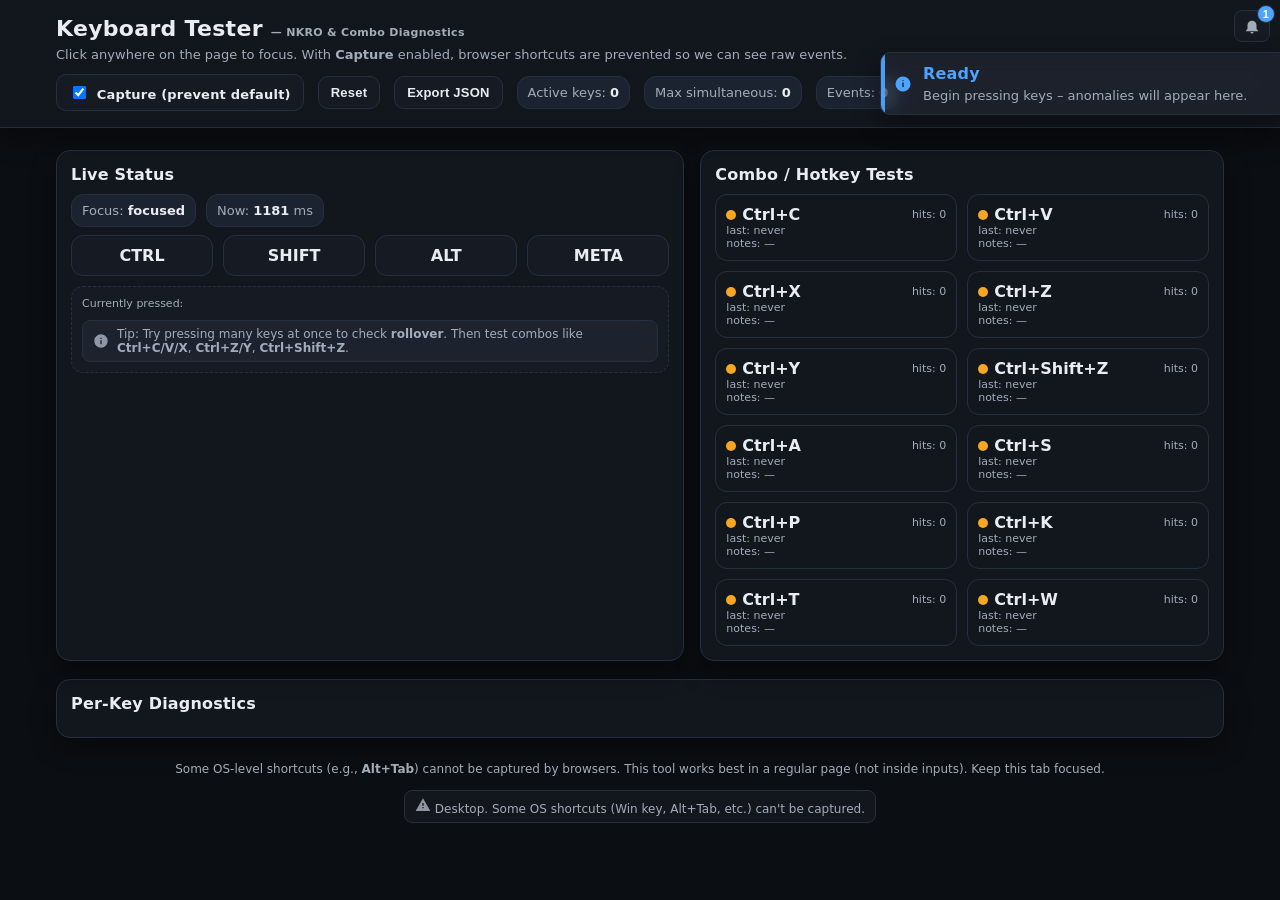
==== index.html @ 88fc1d76 "Initial commit" ====
<!doctype html>
<html lang="en">
  <head>
    <meta charset="utf-8" />
    <meta name="viewport" content="width=device-width, initial-scale=1" />
    <title>Keyboard Tester — NKRO & Combo Diagnostics</title>
  <script src="src/js/icons.js" defer></script>
  <script src="src/js/toasts.js" defer></script>
  <script src="src/js/keytest.js" defer></script>
    <link rel="stylesheet" href="src/css/style.css" />
  <meta name="description" content="Free one‑page keyboard tester for diagnosing stuck modifiers, chatter, NKRO and hotkey issues (Ctrl+C/V/X, Ctrl+Z/Y, etc.). Live per‑key metrics, combo checks, JSON export/import." />
  <meta name="keywords" content="keyboard tester, nkro, rollover, hotkeys, ctrl z not working, stuck ctrl, key chatter, mechanical keyboard test" />
  <meta name="author" content="Open source community" />
  <link rel="canonical" href="https://keytest.org" />
  <meta property="og:type" content="website" />
  <meta property="og:title" content="Keyboard Tester — NKRO & Combo Diagnostics" />
  <meta property="og:description" content="Diagnose keyboard issues: stuck modifiers, chatter, hotkeys. Desktop‑first, single file, JSON export/import." />
  <meta property="og:url" content="https://keytest.org" />
  <meta property="og:image" content="https://keytest.org/img/logo/keyboard-tester-social.png" />
  <meta name="twitter:card" content="summary_large_image" />
  <meta name="twitter:title" content="Keyboard Tester — NKRO & Combo Diagnostics" />
  <meta name="twitter:description" content="Diagnose keyboard issues: stuck modifiers, chatter, hotkeys. Desktop‑first, single file, JSON export/import." />
  <meta name="twitter:image" content="https://keytest.org/img/logo/keyboard-tester-social.png" />

  <!-- PWA / Icons (placeholders; serve locally for CSP-friendly deploy) -->
  <link rel="icon" href="favicon.ico" sizes="any">
  <link rel="icon" href="/img/icon/icon.svg" type="image/svg+xml">
  <link rel="apple-touch-icon" href="/img/icon/apple-touch-icon.png">
  <link rel="manifest" href="site.webmanifest">
  <meta name="theme-color" content="#0b0e12" />

  <!-- Structured Data for AI discovery -->
  <script type="application/ld+json">
  {
    "@context": "https://schema.org",
    "@type": "WebApplication",
    "name": "Keyboard Tester",
    "url": "https://keytest.org",
    "applicationCategory": "UtilitiesApplication",
    "description": "A desktop-first, single-page keyboard diagnostic for NKRO, hotkeys, chatter and stuck modifiers, with JSON export/import.",
    "operatingSystem": "Windows, macOS, Linux",
    "softwareVersion": "1.2.0",
    "featureList": [
      "Per-key metrics (downs/ups/repeat/dwell)",
      "Combo tests (Ctrl+C/V/X, Ctrl+Z/Y, Ctrl+Shift+Z)",
      "Anomaly detection (mismatch, bounce, missing events)",
      "JSON export/import & session report",
      "Desktop-first UI with toast notifications"
    ]
  }
  </script>
  </head>
  <body tabindex="0" id="appRoot" aria-label="Keyboard Tester">
    <!-- Utility bar: toast controls in top-right -->
    <div class="util-bar" role="region" aria-label="Notification controls">
      <div class="toast-controls">
        <button class="icon-btn" id="muteBtn" aria-pressed="false" aria-label="Open notification history" title="Open notification history">
          <span id="bellOn" data-icon="bell"></span>
          <span id="bellOff" data-icon="bellOff" style="display:none"></span>
          <span class="badge" id="toastActiveCount">0</span>
        </button>
      </div>
    </div>

    <!-- Edge flash when muted and toast arrives -->
    <div class="edge-flash" id="edgeFlash" aria-hidden="true"></div>

    <!-- Toast history panel -->
    <aside class="history" id="historyPanel" aria-labelledby="historyTitle" role="dialog" aria-modal="false">
      <header>
        <h3 id="historyTitle">Notification History</h3>
        <div class="actions">
          <label class="mute-toggle">
            <input type="checkbox" id="muteToggle">
            <span>Mute notifications</span>
          </label>
          <button class="small" id="clearHistory">Clear all</button>
          <button class="small" id="closeHistory">Close</button>
        </div>
      </header>
      <div class="list" id="historyList"></div>
    </aside>

    <!-- Toast stack container -->
    <div class="toast-area" id="toastArea" aria-live="polite" aria-atomic="false"></div>
    <header>
      <div class="wrap">
        <h1>Keyboard Tester <span class="tiny">— NKRO & Combo
            Diagnostics</span></h1>
        <div class="subtitle">Click anywhere on the page to focus. With
          <b>Capture</b> enabled, browser shortcuts are prevented so we can see
          raw events.</div>
        <div class="controls">
          <label class="switch"><input type="checkbox" id="captureToggle"
              checked /> Capture (prevent default)</label>
          <button id="resetBtn" title="Clear all stats">Reset</button>
          <button id="exportBtn"
            title="Download a JSON report of this session">Export JSON</button>
          <span class="stat">Active keys: <b><span
                id="activeCount">0</span></b></span>
          <span class="stat">Max simultaneous: <b><span
                id="maxSimul">0</span></b></span>
          <span class="stat">Events: <b><span
                id="eventCount">0</span></b></span>
        </div>
      </div>
    </header>
    <main>
      <div class="wrap">
        <section class="status-grid">
          <div class="card">
            <h2>Live Status</h2>
            <div class="row" style="margin-bottom:8px">
              <div class="stat">Focus: <b id="focusState">unfocused</b></div>
              <div class="stat">Now: <b id="nowTs">0</b> ms</div>
            </div>
            <div class="mods" aria-label="Modifier keys">
              <div class="mod" id="mCtrl">CTRL</div>
              <div class="mod" id="mShift">SHIFT</div>
              <div class="mod" id="mAlt">ALT</div>
              <div class="mod" id="mMeta">META</div>
            </div>
            <div style="height:10px"></div>
            <div class="kbd-help">
              <div class="row" style="justify-content: space-between">
                <div>
                  <div class="tiny">Currently pressed:</div>
                  <div class="pressed-keys" id="pressedKeys"></div>
                </div>
                <div class="desktop-notice">
                  <span data-icon="info" class="icon"></span>
                  <span>Tip: Try pressing many keys at once to check <b>rollover</b>. Then test combos like <b>Ctrl+C/V/X</b>, <b>Ctrl+Z/Y</b>, <b>Ctrl+Shift+Z</b>.</span>
                </div>
              </div>
            </div>
          </div>
          <div class="card">
            <h2>Combo / Hotkey Tests</h2>
            <div class="combo-list" id="comboList"></div>
          </div>
        </section>
        <section style="margin-top:18px" class="card">
          <h2>Per-Key Diagnostics</h2>
          <div class="grid-keys" id="keyGrid" aria-live="polite"></div>
        </section>
        <p class="footer-note">Some OS-level shortcuts (e.g., <b>Alt+Tab</b>)
          cannot be captured by browsers. This tool works best in a regular page
          (not inside inputs). Keep this tab focused.</p>
        <div class="desktop-notice center" id="desktopNotice">
        <span data-icon="warning" class="icon"></span>
        <span>Desktop. Some OS shortcuts (Win key, Alt+Tab, etc.) can't be captured.</span>
      </div>
      </div>
    </main>
  </body>
</html>
---- src/css/style.css ----
:root {
    --bg: #0b0e12;
    --panel: #12161d;
    --panel-2: #161b23;
    --text: #e9edf1;
    --muted: #a3adba;
    --ok: #27c07d;
    --warn: #f5a623;
    --bad: #ff4d4f;
    --accent: #4da3ff;
    --border: #243041;
    --chip: #1b2330;
    --shadow: 0 10px 24px rgba(0, 0, 0, .35);
}

* {
    box-sizing: border-box;
}

html,
body {
    height: 100%;
}

body {
    margin: 0;
    font-family: system-ui, -apple-system, Segoe UI, Roboto, Ubuntu, Cantarell, Noto Sans, sans-serif;
    background: var(--bg);
    color: var(--text);
    -webkit-font-smoothing: antialiased;
    -moz-osx-font-smoothing: grayscale;
}

header {
    position: sticky;
    top: 0;
    z-index: 10;
    background: linear-gradient(180deg, rgba(18, 22, 29, .98), rgba(18, 22, 29, .96));
    border-bottom: 1px solid var(--border);
    box-shadow: var(--shadow);
}

.wrap {
    max-width: 1200px;
    margin: 0 auto;
    padding: 16px;
}

h1 {
    font-size: 22px;
    margin: 0 0 6px;
    letter-spacing: .3px;
}

.subtitle {
    color: var(--muted);
    font-size: 13px;
    margin-bottom: 12px;
}

.controls {
    display: flex;
    flex-wrap: wrap;
    gap: 8px;
    align-items: center;
}

.controls>* {
    margin-right: 6px;
}

button,
.switch {
    background: var(--panel-2);
    color: var(--text);
    border: 1px solid var(--border);
    border-radius: 10px;
    padding: 8px 12px;
    font-weight: 600;
    font-size: 13px;
    letter-spacing: .2px;
    cursor: pointer;
}

button:hover,
.switch:hover {
    filter: brightness(1.08);
}

button:active {
    transform: translateY(1px);
}

.switch input {
    margin-right: 6px;
}

main .wrap {
    padding-top: 22px;
}

.status-grid {
    display: grid;
    grid-template-columns: 1.2fr 1fr;
    gap: 16px;
    align-items: stretch;
}

@media (max-width: 900px) {
    .status-grid {
        grid-template-columns: 1fr;
    }
}

.card {
    background: var(--panel);
    border: 1px solid var(--border);
    border-radius: 14px;
    padding: 14px;
    box-shadow: var(--shadow);
}

.card h2 {
    margin: 0 0 10px;
    font-size: 16px;
    letter-spacing: .2px;
}

.row {
    display: flex;
    gap: 10px;
    align-items: center;
    flex-wrap: wrap;
}

.stat {
    background: var(--chip);
    padding: 8px 10px;
    border: 1px solid var(--border);
    border-radius: 12px;
    font-size: 13px;
    color: var(--muted);
}

.stat b {
    color: var(--text);
    font-weight: 700;
}

.mods {
    display: grid;
    grid-template-columns: repeat(4, minmax(0, 1fr));
    gap: 10px;
}

.mod {
    text-align: center;
    padding: 10px;
    border: 1px solid var(--border);
    border-radius: 12px;
    background: var(--panel-2);
    font-weight: 700;
}

.mod.active {
    outline: 2px solid var(--accent);
    background: #0d223d;
}

.pressed-keys {
    display: flex;
    gap: 6px;
    flex-wrap: wrap;
}

.keychip {
    background: var(--chip);
    border: 1px solid var(--border);
    border-radius: 10px;
    padding: 6px 8px;
    font-weight: 700;
    font-size: 12px;
    color: var(--text);
}

.grid-keys {
    display: grid;
    grid-template-columns: repeat(auto-fill, minmax(210px, 1fr));
    gap: 10px;
}

.tile {
    background: var(--panel);
    border: 1px solid var(--border);
    border-radius: 14px;
    padding: 12px;
    transition: transform .08s ease-out, box-shadow .08s ease-out, border-color .12s;
}

.tile:hover {
    transform: translateY(-1px);
}

.tile .head {
    display: flex;
    justify-content: space-between;
    align-items: start;
}

.kbd {
    font-family: ui-monospace, SFMono-Regular, Menlo, Consolas, "Liberation Mono", monospace;
    font-size: 12px;
    font-weight: 800;
    letter-spacing: .3px;
    background: #0f1722;
    border: 1px solid var(--border);
    border-radius: 8px;
    padding: 4px 6px;
}

.label {
    color: var(--muted);
    font-size: 11px;
}

.counts {
    display: grid;
    grid-template-columns: repeat(3, 1fr);
    gap: 8px;
    margin-top: 10px;
}

.chip {
    background: var(--chip);
    border: 1px solid var(--border);
    border-radius: 10px;
    padding: 6px 8px;
    font-size: 12px;
}

.anoms {
    margin-top: 8px;
    font-size: 12px;
}

.flag-ok {
    color: var(--ok);
}

.flag-warn {
    color: var(--warn);
}

.flag-bad {
    color: var(--bad);
}

.tile.down {
    border-color: var(--accent);
    box-shadow: 0 0 0 2px rgba(77, 163, 255, .25) inset;
}

.combo-list {
    display: grid;
    grid-template-columns: repeat(auto-fill, minmax(220px, 1fr));
    gap: 10px;
}

.combo {
    background: var(--panel);
    border: 1px solid var(--border);
    border-radius: 12px;
    padding: 10px;
}

.combo .row {
    justify-content: space-between;
}

.dot {
    width: 10px;
    height: 10px;
    border-radius: 50%;
    background: var(--warn);
    display: inline-block;
    margin-right: 6px;
}

.dot.ok {
    background: var(--ok);
}

.dot.bad {
    background: var(--bad);
}

.tiny {
    color: var(--muted);
    font-size: 11px;
}

.footer-note {
    color: var(--muted);
    font-size: 12px;
    text-align: center;
    margin: 24px 0 14px;
}

.kbd-help {
    background: var(--panel-2);
    border: 1px dashed var(--border);
    border-radius: 12px;
    padding: 10px;
}

/* === Toast / Notification System (glassmorphism) === */
:root {
    --toast-gap: 10px;
    --toast-life: 5200ms;
    --toast-collapsed-life: 2600ms;
    --toast-stagger: 240ms;
    --toast-max: 5;
    --toast-w: 400px;
    --c-info: #4da3ff;
    --c-success: #27c07d;
    --c-warning: #f5a623;
    --c-danger: #ff4d4f;
}

.util-bar {
    position: fixed;
    top: 10px; right: 10px;
    display: flex;
    align-items: center;
    justify-content: flex-end;
    gap: 10px;
    z-index: 1000;
    pointer-events: none;
}
.util-bar .notice {
    pointer-events: auto;
    display: inline-flex;
    align-items: center;
    gap: 8px;
    padding: 6px 10px;
    background: rgba(255,255,255,0.04);
    border: 1px solid var(--border);
    border-radius: 8px;
    font-size: 12px;
    color: var(--muted);
    backdrop-filter: blur(8px) saturate(140%);
}
.util-bar .notice svg { width:16px; height:16px; fill: currentColor; opacity:.85 }

.toast-controls { pointer-events: auto; display:flex; gap:8px; }
.util-bar .spacer { flex: 1 1 auto; }
.msg-box.info::before {
    content: "";
    position: absolute;
    left: 0; top: 0; bottom: 0;
    width: 4px; border-radius: 6px 0 0 6px;
    background: currentColor; opacity:.9;
}
.msg-box { position: relative; }
.msg-box.tip::before { display:none; }
.msg-box.tip svg { display:none; }
.msg-box.tip { color: var(--text); background: rgba(255,255,255,0.05); }
.msg-box.tip .msg .d { color: var(--muted); }

/* Attach tip to bottom of Live Status card */
.live-card { position: relative; padding-bottom: 56px; }
.live-card .status-tip {
    position: absolute;
    left: 12px; right: 12px; bottom: 12px;
}
.icon-btn {
    position: relative;
    display: inline-flex;
    align-items: center;
    justify-content: center;
    width: 36px; height: 32px;
    border-radius: 8px;
    background: var(--panel-2);
    border: 1px solid var(--border);
    color: var(--muted);
    cursor: pointer;
    transition: transform .12s ease, background .12s ease, border-color .12s ease;
}
.icon-btn:hover { transform: translateY(-1px); filter: brightness(1.15); }
.icon-btn svg { 
    width: 18px; 
    height: 18px; 
    display: block; 
    fill: currentColor;
    flex-shrink: 0;
}
.icon-btn.small { width:32px; height:28px; }
.icon-btn.small svg { width: 16px; height: 16px; }

.badge {
    position: absolute; top: -6px; right: -6px;
    min-width: 18px; height: 18px; padding:0 5px;
    display: inline-grid; place-items:center;
    font-size: 11px; font-weight: 700;
    background: var(--accent); color: #fff;
    border-radius: 999px;
    border: 1px solid var(--border);
}

.edge-flash {
    position: fixed; top: 12px; right: 0;
    width: 5px; height: 22px;
    border-radius: 3px 0 0 3px;
    opacity: 0; pointer-events: none;
    z-index: 1200;
    background: var(--accent);
}
.edge-flash.show { animation: edgeFlash 1400ms ease forwards; }
@keyframes edgeFlash { 0%{opacity:0}10%{opacity:.95}85%{opacity:.7}100%{opacity:0} }

.toast-area {
    position: fixed;
    top: 52px; right: 0;
    display: flex; flex-direction: column; gap: var(--toast-gap);
    z-index: 1100;
    pointer-events: none;
}

.toast {
    pointer-events: auto;
    width: min(var(--toast-w), calc(100vw - 20px));
    display: grid; grid-template-columns: auto 1fr; align-items: center; column-gap: 10px;
    padding: 10px 12px;
    color: var(--text);
    border-radius: 10px 0 0 10px;
    border: 1px solid var(--border);
    border-right: 0;
    background: rgba(255,255,255,0.05);
    backdrop-filter: blur(10px) saturate(150%);
    -webkit-backdrop-filter: blur(10px) saturate(150%);
    box-shadow: var(--shadow);
    position: relative;
    overflow: clip;
    transform: translateX(100%);
    opacity: 0;
    animation: toastIn var(--toast-life) cubic-bezier(.22,.9,.26,1) forwards;
}
.toast[data-order] { animation-delay: calc(var(--toast-stagger) * attr(data-order number, 0)); }
.toast::before { content:""; position:absolute; top:0; left:0; bottom:0; width:4px; background: currentColor; opacity:.95; }
.toast .ico { width:20px; height:20px; display:grid; place-items:center; }
.toast .ico svg { width:18px; height:18px; fill: currentColor; }
.toast .body { display:grid; grid-template-rows:auto auto auto; line-height:1.35; }
.toast .t { font-weight:700; letter-spacing:.2px; margin-bottom:2px; }
.toast .d { font-size:13px; color: var(--muted); display:-webkit-box; -webkit-box-orient:vertical; -webkit-line-clamp:2; line-clamp: 2; overflow:hidden; text-overflow:ellipsis; }

.toast.collapsed { width:0; min-width:0; padding:0; border:0; box-shadow:none; animation:none; }
.toast.collapsed::before { width:6px; border-radius:4px 0 0 4px; }
.toast.collapsed .ico, .toast.collapsed .body, .toast.collapsed .ctrls { display:none; }

@keyframes toastIn { 0%{transform:translateX(100%);opacity:0}10%{transform:translateX(0);opacity:1}100%{transform:translateX(0);opacity:1} }
@keyframes toastOut { 0%{transform:translateX(0);opacity:1}100%{transform:translateX(100%);opacity:0} }

.toast.info { color: var(--c-info); }
.toast.success { color: var(--c-success); }
.toast.warning { color: var(--c-warning); }
.toast.danger { color: var(--c-danger); }

.history { position: fixed; top: 52px; right: 10px; width: min(480px, calc(100vw - 20px)); max-height: calc(100vh - 70px); background: rgba(255,255,255,0.05); border:1px solid var(--border); border-radius:10px; backdrop-filter: blur(10px) saturate(150%); -webkit-backdrop-filter: blur(10px) saturate(150%); box-shadow: var(--shadow); overflow:hidden; display:none; z-index:1090; }
.history.open { display:block; }
.history header { display:flex; align-items:center; justify-content:space-between; gap:10px; padding:10px 12px; border-bottom:1px solid var(--border); }
.history header h3 { margin:0; font-size:14px; }
.history header .actions { display:flex; gap:8px; align-items:center; }
.history .actions .small.icon-btn { background: var(--panel-2); }

.history .list { max-height: calc(100vh - 70px - 42px); overflow:auto; }
.history .item { display:grid; grid-template-columns:6px 1fr auto; align-items:center; gap:12px; padding:10px 12px; border-bottom:1px solid var(--border); }
.history .item:last-child { border-bottom: none; }
.history .item .bar { width:6px; height:100%; border-radius:4px; background: var(--c-info); }
.history .item .meta { display:grid; grid-template-rows:auto auto; gap:2px; }
.history .item .meta .title { font-weight:700; color: var(--text); font-size: 13px; }
.history .item .meta .msg { color: var(--muted); font-size:12px; line-height: 1.3; }
.history .time { font-size:12px; color: var(--muted); white-space: nowrap; }

.history .empty-state {
  display: flex;
  flex-direction: column;
  align-items: center;
  justify-content: center;
  padding: 40px 20px;
  color: var(--muted);
  font-size: 14px;
  text-align: center;
}

/* ...existing code... */

@media (prefers-reduced-motion: reduce) {
    .toast { animation: none !important; transform:none !important; opacity:1 !important; }
    .edge-flash { animation:none !important; opacity:0 !important; }
}

/* Glossy inline/in-page message boxes and tips */
.msg-box {
    display: grid;
    grid-template-columns: auto 1fr;
    gap: 8px;
    align-items: start;
    padding: 8px 10px;
    background: rgba(255,255,255,0.05);
    border: 1px solid var(--border);
    border-radius: 8px;
    backdrop-filter: blur(8px) saturate(140%);
}
.msg-box svg { width:16px; height:16px; display:block; margin-top:2px; fill: currentColor; }
.msg-box .msg .t { font-weight: 700; margin-bottom: 2px; }
.msg-box .msg .d { color: var(--muted); font-size: 13px; }
.msg-box.center { justify-content: center; text-align: left; margin: 12px auto; }
.msg-box.info { color: var(--accent); }
.msg-box.tip { color: var(--c-info); }

.footer-notice { text-align:center; margin: 16px 0 10px; }
.footer-notice .copyright { color: var(--muted); font-size: 12px; margin-top: 10px; }

/* === Isolated Desktop Notice Component === */
.desktop-notice {
    display: inline-flex;
    align-items: center;
    gap: 8px;
    padding: 6px 10px;
    background: rgba(255,255,255,0.04);
    border: 1px solid var(--border);
    border-radius: 8px;
    font-size: 12px;
    color: var(--muted);
    backdrop-filter: blur(8px) saturate(140%);
    -webkit-backdrop-filter: blur(8px) saturate(140%);
    width: fit-content;
}

.desktop-notice svg { 
    width: 16px; 
    height: 16px; 
    fill: currentColor; 
    opacity: .85;
    flex-shrink: 0;
}

/* Icon sizing within data-icon containers */
[data-icon] {
    display: inline-flex;
    align-items: center;
    justify-content: center;
    width: 18px;
    height: 18px;
    flex-shrink: 0;
}

[data-icon] svg {
    width: 100%;
    height: 100%;
    display: block;
    fill: currentColor;
}

/* Icon button specific sizing */
.icon-btn [data-icon] {
    width: 18px;
    height: 18px;
}

.icon-btn.small [data-icon] {
    width: 16px;
    height: 16px;
}

/* Desktop notice icon sizing */
.desktop-notice [data-icon] {
    width: 16px;
    height: 16px;
}

/* Toast icon sizing */
.toast .ico [data-icon] {
    width: 18px;
    height: 18px;
}

/* Message box icon sizing */
.msg-box [data-icon] {
    width: 16px;
    height: 16px;
    margin-top: 2px;
}

/* History item icon sizing */
.history .item .bar [data-icon] {
    width: 16px;
    height: 16px;
}

/* Combined Center (both horizontal and vertical) */
.center { 
    display: block; 
    margin-left: auto !important; 
    margin-right: auto !important;
}

/* Flexbox Alignment - Justify Content (horizontal) */
.justify-start { display: flex; justify-content: flex-start !important; }
.justify-center { display: flex; justify-content: center !important; }
.justify-end { display: flex; justify-content: flex-end !important; }
.justify-between { display: flex; justify-content: space-between !important; }
.justify-around { display: flex; justify-content: space-around !important; }
.justify-evenly { display: flex; justify-content: space-evenly !important; }

/* Flexbox Alignment - Align Items (vertical) */
.items-start { display: flex; align-items: flex-start !important; }
.items-center { display: flex; align-items: center !important; }
.items-end { display: flex; align-items: flex-end !important; }
.items-stretch { display: flex; align-items: stretch !important; }
.items-baseline { display: flex; align-items: baseline !important; }

/* Flexbox Direction */
.flex-row { display: flex; flex-direction: row !important; }
.flex-col { display: flex; flex-direction: column !important; }
.flex-row-reverse { display: flex; flex-direction: row-reverse !important; }
.flex-col-reverse { display: flex; flex-direction: column-reverse !important; }

/* Position */
.relative { position: relative !important; }
.absolute { position: absolute !important; }
.fixed { position: fixed !important; }
.sticky { position: sticky !important; }
.static { position: static !important; }

/* Absolute positioning shortcuts */
.top-0 { top: 0 !important; }
.right-0 { right: 0 !important; }
.bottom-0 { bottom: 0 !important; }
.left-0 { left: 0 !important; }

.top-center { position: absolute; top: 0; left: 50%; transform: translateX(-50%) !important; }
.bottom-center { position: absolute; bottom: 0; left: 50%; transform: translateX(-50%) !important; }
.left-center { position: absolute; left: 0; top: 50%; transform: translateY(-50%) !important; }
.right-center { position: absolute; right: 0; top: 50%; transform: translateY(-50%) !important; }
.center-absolute { position: absolute; top: 50%; left: 50%; transform: translate(-50%, -50%) !important; }

/* Margin Auto (for block-level centering) */
.mx-auto { margin-left: auto; margin-right: auto !important; }
.my-auto { margin-top: auto; margin-bottom: auto !important; }
.m-auto { margin: auto !important; }

/* Width for centering */
.w-full { width: 100% !important; }
.w-auto { width: auto !important; }
.w-fit { width: fit-content !important; }

/* Display utilities */
.block { display: block !important; }
.inline { display: inline !important; }
.inline-block { display: inline-block !important; }
.flex { display: flex !important; }
.inline-flex { display: inline-flex !important; }
.grid { display: grid !important; }
.hidden { display: none !important; }

/* Float (legacy support) */
.float-left { float: left !important; }
.float-right { float: right !important; }
.float-none { float: none !important; }
.clearfix::after { content: ""; display: table; clear: both; }
/* Float (legacy support) */
.float-left { float: left !important; }
.float-right { float: right !important; }
.float-none { float: none !important; }
.clearfix::after { content: ""; display: table; clear: both; }
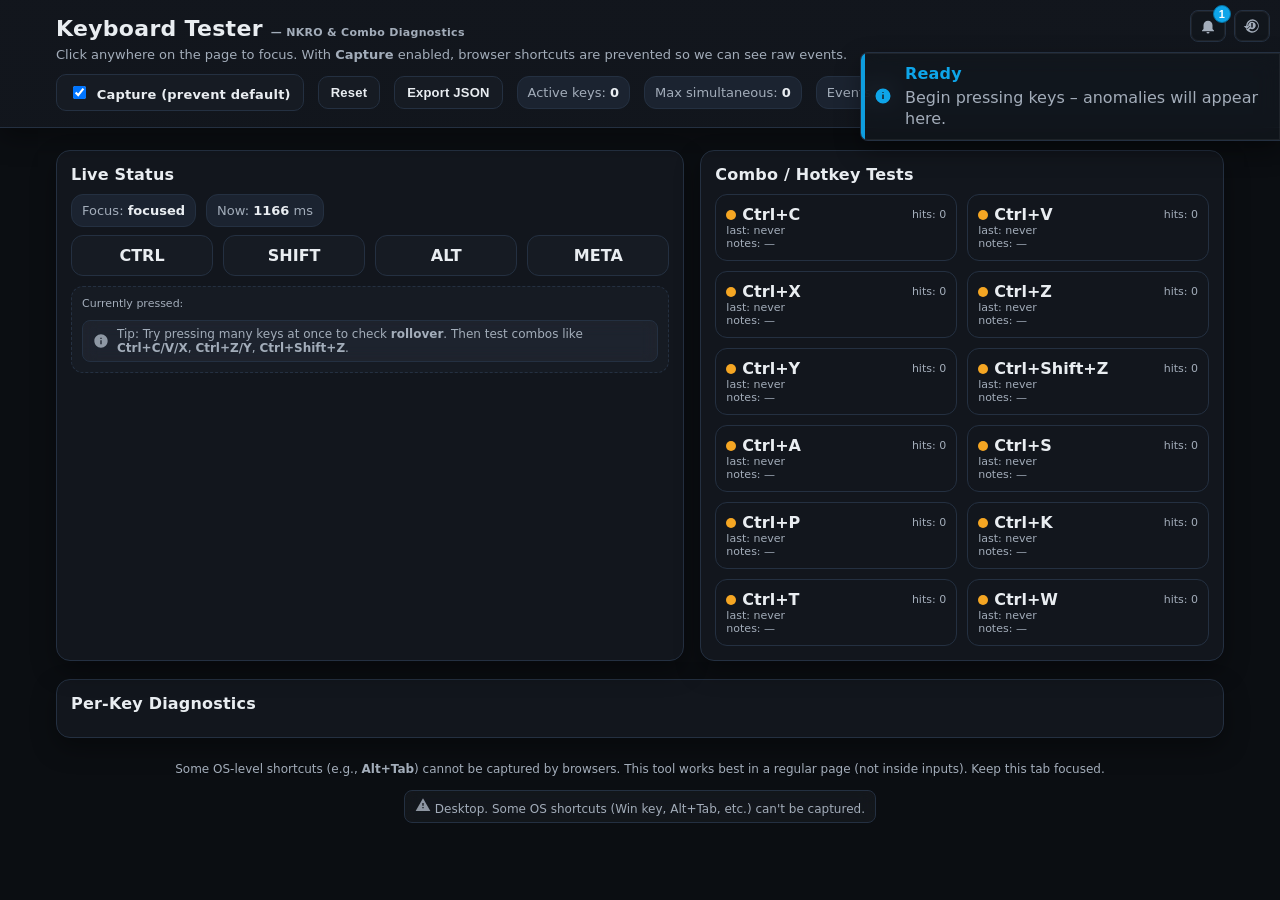
==== commit ac88401a: "feat(toasts): Overhaul toast notification system" ====
--- a/index.html
+++ b/index.html
@@ -54,10 +54,13 @@
     <!-- Utility bar: toast controls in top-right -->
     <div class="util-bar" role="region" aria-label="Notification controls">
       <div class="toast-controls">
-        <button class="icon-btn" id="muteBtn" aria-pressed="false" aria-label="Open notification history" title="Open notification history">
+        <button class="icon-btn" id="muteBtn" aria-pressed="false" aria-label="Toggle toast mute" title="Mute / Unmute notifications">
           <span id="bellOn" data-icon="bell"></span>
           <span id="bellOff" data-icon="bellOff" style="display:none"></span>
-          <span class="badge" id="toastActiveCount">0</span>
+          <span class="badge" id="toastCount">0</span>
+        </button>
+        <button class="icon-btn" id="historyBtn" aria-label="Open notification history" title="Open notification history">
+          <span data-icon="history"></span>
         </button>
       </div>
     </div>
@@ -70,12 +73,7 @@
       <header>
         <h3 id="historyTitle">Notification History</h3>
         <div class="actions">
-          <label class="mute-toggle">
-            <input type="checkbox" id="muteToggle">
-            <span>Mute notifications</span>
-          </label>
-          <button class="small" id="clearHistory">Clear all</button>
-          <button class="small" id="closeHistory">Close</button>
+          <button class="small" id="clearHistory">Clear</button>
         </div>
       </header>
       <div class="list" id="historyList"></div>
--- a/src/css/style.css
+++ b/src/css/style.css
@@ -313,190 +313,391 @@
     padding: 10px;
 }
 
-/* === Toast / Notification System (glassmorphism) === */
+/* === Toast / Notification System (from toasts.html) === */
 :root {
-    --toast-gap: 10px;
-    --toast-life: 5200ms;
-    --toast-collapsed-life: 2600ms;
-    --toast-stagger: 240ms;
-    --toast-max: 5;
-    --toast-w: 400px;
-    --c-info: #4da3ff;
-    --c-success: #27c07d;
-    --c-warning: #f5a623;
-    --c-danger: #ff4d4f;
+    --gap: 10px;
+    --pad-y: 10px;
+    --pad-x: 12px;
+    --ico: 18px;
+    --radius: 8px;
+    --minw: 320px;
+    --maxw: 420px;
+    --line: 1.35;
+    --rows: 2;
+    --life: 5200ms;
+    --collapsedLife: 2600ms;
+    --stagger: 260ms;
+    --maxSimul: 4;
+    --flashW: 5px;
+    --bgGlass: color-mix(in oklab, var(--panel) 82%, transparent);
+    --edge: color-mix(in oklab, #000 25%, var(--panel) 75%);
+    --ring: 0 0 0 1px rgba(255, 255, 255, .06) inset;
+    --c-info: #0ea5e9;
+    --c-success: #16a34a;
+    --c-warning: #f59e0b;
+    --c-danger: #ef4444;
 }
 
 .util-bar {
     position: fixed;
-    top: 10px; right: 10px;
+    top: 10px;
+    right: 10px;
+    left: auto;
     display: flex;
     align-items: center;
+    gap: 10px;
     justify-content: flex-end;
-    gap: 10px;
+    pointer-events: none;
     z-index: 1000;
-    pointer-events: none;
-}
-.util-bar .notice {
+}
+
+.toast-controls {
     pointer-events: auto;
-    display: inline-flex;
+    display: flex;
     align-items: center;
     gap: 8px;
-    padding: 6px 10px;
-    background: rgba(255,255,255,0.04);
-    border: 1px solid var(--border);
+}
+
+.icon-btn {
+    position: relative;
+    display: inline-grid;
+    place-items: center;
+    width: 36px;
+    height: 32px;
+    padding: 0;
+    line-height: 1;
     border-radius: 8px;
-    font-size: 12px;
-    color: var(--muted);
-    backdrop-filter: blur(8px) saturate(140%);
-}
-.util-bar .notice svg { width:16px; height:16px; fill: currentColor; opacity:.85 }
-
-.toast-controls { pointer-events: auto; display:flex; gap:8px; }
-.util-bar .spacer { flex: 1 1 auto; }
-.msg-box.info::before {
+    background: var(--bgGlass);
+    border: 1px solid var(--border);
+    box-shadow: var(--ring);
+    color: var(--muted);
+    cursor: pointer;
+    transition: transform .12s ease, background .12s ease, border-color .12s ease;
+}
+
+.icon-btn:hover {
+    transform: translateY(-1px);
+    border-color: color-mix(in oklab, var(--muted) 30%, var(--border));
+}
+
+.icon-btn svg {
+    width: 18px;
+    height: 18px;
+    fill: currentColor;
+}
+
+.badge {
+    position: absolute;
+    top: -6px;
+    right: -6px;
+    min-width: 18px;
+    height: 18px;
+    padding: 0 5px;
+    display: inline-grid;
+    place-items: center;
+    font-size: 11px;
+    font-weight: 700;
+    color: #fff;
+    background: #0ea5e9;
+    border-radius: 999px;
+    border: 1px solid color-mix(in oklab, #000 25%, #0ea5e9 75%);
+}
+
+.edge-flash {
+    position: fixed;
+    top: 12px;
+    right: 0;
+    width: var(--flashW);
+    height: 22px;
+    border-radius: 3px 0 0 3px;
+    opacity: 0;
+    pointer-events: none;
+    z-index: 1200;
+    background: var(--c-info);
+    filter: saturate(140%);
+    transform: translateX(100%);
+}
+
+.edge-flash.show {
+    animation: edgeFlash 1400ms ease forwards;
+}
+
+@keyframes edgeFlash {
+    0% {
+        opacity: 0;
+        transform: translateX(0);
+    }
+
+    10% {
+        opacity: .95;
+    }
+
+    85% {
+        opacity: .75;
+    }
+
+    100% {
+        opacity: 0;
+        transform: translateX(0);
+    }
+}
+
+.toast-area {
+    position: fixed;
+    top: 52px;
+    right: 0;
+    display: flex;
+    flex-direction: column;
+    gap: var(--gap);
+    z-index: 1100;
+    pointer-events: none;
+}
+
+.toast {
+    pointer-events: auto;
+    min-width: var(--minw);
+    max-width: var(--maxw);
+    display: grid;
+    grid-template-columns: auto 1fr;
+    align-items: center;
+    column-gap: 12px;
+    padding: var(--pad-y) var(--pad-x);
+    color: var(--text);
+    border-radius: var(--radius) 0 0 var(--radius);
+    border: 1px solid var(--border);
+    border-right: 0;
+    background: var(--bgGlass);
+    backdrop-filter: blur(10px) saturate(150%);
+    -webkit-backdrop-filter: blur(10px) saturate(150%);
+    box-shadow: var(--shadow), var(--ring);
+    position: relative;
+    overflow: clip;
+    cursor: pointer;
+    transform: translateX(100%);
+    opacity: 0;
+    animation: toastIn var(--life) cubic-bezier(.22, .9, .26, 1) forwards;
+}
+
+.toast[data-order] {
+    animation-delay: calc(var(--stagger) * attr(data-order number, 0));
+}
+
+.toast::before {
     content: "";
     position: absolute;
-    left: 0; top: 0; bottom: 0;
-    width: 4px; border-radius: 6px 0 0 6px;
-    background: currentColor; opacity:.9;
-}
-.msg-box { position: relative; }
-.msg-box.tip::before { display:none; }
-.msg-box.tip svg { display:none; }
-.msg-box.tip { color: var(--text); background: rgba(255,255,255,0.05); }
-.msg-box.tip .msg .d { color: var(--muted); }
-
-/* Attach tip to bottom of Live Status card */
-.live-card { position: relative; padding-bottom: 56px; }
-.live-card .status-tip {
-    position: absolute;
-    left: 12px; right: 12px; bottom: 12px;
-}
-.icon-btn {
-    position: relative;
-    display: inline-flex;
-    align-items: center;
-    justify-content: center;
-    width: 36px; height: 32px;
-    border-radius: 8px;
-    background: var(--panel-2);
-    border: 1px solid var(--border);
-    color: var(--muted);
-    cursor: pointer;
-    transition: transform .12s ease, background .12s ease, border-color .12s ease;
-}
-.icon-btn:hover { transform: translateY(-1px); filter: brightness(1.15); }
-.icon-btn svg { 
-    width: 18px; 
-    height: 18px; 
-    display: block; 
+    top: 0;
+    left: 0;
+    bottom: 0;
+    width: 4px;
+    background: currentColor;
+    opacity: .95;
+}
+
+.toast .ico {
+    width: calc(var(--ico) + 2px);
+    height: calc(var(--ico) + 2px);
+    display: grid;
+    place-items: center;
+    color: currentColor;
+}
+
+.toast .ico svg {
+    width: var(--ico);
+    height: var(--ico);
     fill: currentColor;
-    flex-shrink: 0;
-}
-.icon-btn.small { width:32px; height:28px; }
-.icon-btn.small svg { width: 16px; height: 16px; }
-
-.badge {
-    position: absolute; top: -6px; right: -6px;
-    min-width: 18px; height: 18px; padding:0 5px;
-    display: inline-grid; place-items:center;
-    font-size: 11px; font-weight: 700;
-    background: var(--accent); color: #fff;
-    border-radius: 999px;
-    border: 1px solid var(--border);
-}
-
-.edge-flash {
-    position: fixed; top: 12px; right: 0;
-    width: 5px; height: 22px;
-    border-radius: 3px 0 0 3px;
-    opacity: 0; pointer-events: none;
-    z-index: 1200;
-    background: var(--accent);
-}
-.edge-flash.show { animation: edgeFlash 1400ms ease forwards; }
-@keyframes edgeFlash { 0%{opacity:0}10%{opacity:.95}85%{opacity:.7}100%{opacity:0} }
-
-.toast-area {
+    display: block;
+}
+
+.toast .body {
+    display: grid;
+    grid-template-rows: auto auto;
+    line-height: var(--line);
+    margin-right: 6px;
+}
+
+.toast .t {
+    font-weight: 700;
+    letter-spacing: .2px;
+    margin-bottom: 2px;
+    color: currentColor;
+}
+
+.toast .m {
+    color: var(--muted);
+    font-weight: 500;
+    white-space: normal;
+    overflow-wrap: anywhere;
+}
+
+@keyframes toastIn {
+    0% {
+        transform: translateX(100%);
+        opacity: 0;
+    }
+
+    10% {
+        transform: translateX(0%);
+        opacity: 1;
+    }
+
+    100% {
+        transform: translateX(0%);
+        opacity: 1;
+    }
+}
+
+@keyframes toastOut {
+    0% {
+        transform: translateX(0%);
+        opacity: 1;
+    }
+
+    100% {
+        transform: translateX(100%);
+        opacity: 0;
+    }
+}
+
+.toast.info {
+    color: var(--c-info);
+}
+
+.toast.success {
+    color: var(--c-success);
+}
+
+.toast.warning {
+    color: var(--c-warning);
+}
+
+.toast.danger {
+    color: var(--c-danger);
+}
+
+.history {
     position: fixed;
-    top: 52px; right: 0;
-    display: flex; flex-direction: column; gap: var(--toast-gap);
-    z-index: 1100;
-    pointer-events: none;
-}
-
-.toast {
-    pointer-events: auto;
-    width: min(var(--toast-w), calc(100vw - 20px));
-    display: grid; grid-template-columns: auto 1fr; align-items: center; column-gap: 10px;
-    padding: 10px 12px;
-    color: var(--text);
-    border-radius: 10px 0 0 10px;
-    border: 1px solid var(--border);
-    border-right: 0;
-    background: rgba(255,255,255,0.05);
+    top: 52px;
+    right: 10px;
+    width: min(520px, calc(100vw - 20px));
+    max-height: calc(100vh - 70px);
+    background: var(--bgGlass);
+    border: 1px solid var(--border);
+    border-radius: 10px;
     backdrop-filter: blur(10px) saturate(150%);
     -webkit-backdrop-filter: blur(10px) saturate(150%);
-    box-shadow: var(--shadow);
-    position: relative;
-    overflow: clip;
-    transform: translateX(100%);
-    opacity: 0;
-    animation: toastIn var(--toast-life) cubic-bezier(.22,.9,.26,1) forwards;
-}
-.toast[data-order] { animation-delay: calc(var(--toast-stagger) * attr(data-order number, 0)); }
-.toast::before { content:""; position:absolute; top:0; left:0; bottom:0; width:4px; background: currentColor; opacity:.95; }
-.toast .ico { width:20px; height:20px; display:grid; place-items:center; }
-.toast .ico svg { width:18px; height:18px; fill: currentColor; }
-.toast .body { display:grid; grid-template-rows:auto auto auto; line-height:1.35; }
-.toast .t { font-weight:700; letter-spacing:.2px; margin-bottom:2px; }
-.toast .d { font-size:13px; color: var(--muted); display:-webkit-box; -webkit-box-orient:vertical; -webkit-line-clamp:2; line-clamp: 2; overflow:hidden; text-overflow:ellipsis; }
-
-.toast.collapsed { width:0; min-width:0; padding:0; border:0; box-shadow:none; animation:none; }
-.toast.collapsed::before { width:6px; border-radius:4px 0 0 4px; }
-.toast.collapsed .ico, .toast.collapsed .body, .toast.collapsed .ctrls { display:none; }
-
-@keyframes toastIn { 0%{transform:translateX(100%);opacity:0}10%{transform:translateX(0);opacity:1}100%{transform:translateX(0);opacity:1} }
-@keyframes toastOut { 0%{transform:translateX(0);opacity:1}100%{transform:translateX(100%);opacity:0} }
-
-.toast.info { color: var(--c-info); }
-.toast.success { color: var(--c-success); }
-.toast.warning { color: var(--c-warning); }
-.toast.danger { color: var(--c-danger); }
-
-.history { position: fixed; top: 52px; right: 10px; width: min(480px, calc(100vw - 20px)); max-height: calc(100vh - 70px); background: rgba(255,255,255,0.05); border:1px solid var(--border); border-radius:10px; backdrop-filter: blur(10px) saturate(150%); -webkit-backdrop-filter: blur(10px) saturate(150%); box-shadow: var(--shadow); overflow:hidden; display:none; z-index:1090; }
-.history.open { display:block; }
-.history header { display:flex; align-items:center; justify-content:space-between; gap:10px; padding:10px 12px; border-bottom:1px solid var(--border); }
-.history header h3 { margin:0; font-size:14px; }
-.history header .actions { display:flex; gap:8px; align-items:center; }
-.history .actions .small.icon-btn { background: var(--panel-2); }
-
-.history .list { max-height: calc(100vh - 70px - 42px); overflow:auto; }
-.history .item { display:grid; grid-template-columns:6px 1fr auto; align-items:center; gap:12px; padding:10px 12px; border-bottom:1px solid var(--border); }
-.history .item:last-child { border-bottom: none; }
-.history .item .bar { width:6px; height:100%; border-radius:4px; background: var(--c-info); }
-.history .item .meta { display:grid; grid-template-rows:auto auto; gap:2px; }
-.history .item .meta .title { font-weight:700; color: var(--text); font-size: 13px; }
-.history .item .meta .msg { color: var(--muted); font-size:12px; line-height: 1.3; }
-.history .time { font-size:12px; color: var(--muted); white-space: nowrap; }
-
-.history .empty-state {
-  display: flex;
-  flex-direction: column;
-  align-items: center;
-  justify-content: center;
-  padding: 40px 20px;
-  color: var(--muted);
-  font-size: 14px;
-  text-align: center;
-}
-
-/* ...existing code... */
+    box-shadow: var(--shadow), var(--ring);
+    overflow: hidden;
+    display: none;
+    z-index: 1090;
+}
+
+.history.open {
+    display: block;
+}
+
+.history header {
+    display: flex;
+    align-items: center;
+    justify-content: space-between;
+    gap: 10px;
+    padding: 10px 12px;
+    border-bottom: 1px solid var(--edge);
+}
+
+.history header h3 {
+    margin: 0;
+    font-size: 14px;
+    letter-spacing: .2px;
+}
+
+.history header .actions {
+    display: flex;
+    gap: 8px;
+}
+
+.history .actions .small {
+    font-size: 12px;
+    padding: 6px 10px;
+    border-radius: 8px;
+    cursor: pointer;
+    background: color-mix(in oklab, var(--bgGlass) 90%, transparent);
+    border: 1px solid var(--border);
+    color: var(--muted);
+}
+
+.history .actions .small:hover {
+    color: var(--text);
+    border-color: color-mix(in oklab, var(--muted) 30%, var(--border));
+}
+
+.history .list {
+    max-height: calc(100vh - 70px - 42px);
+    overflow: auto;
+}
+
+.history .item {
+    display: grid;
+    grid-template-columns: 6px 1fr auto;
+    align-items: center;
+    gap: 12px;
+    padding: 10px 12px;
+    border-bottom: 1px solid var(--edge);
+}
+
+.history .item .bar {
+    width: 6px;
+    height: 100%;
+    border-radius: 4px;
+    background: var(--c-info);
+}
+
+.history .item .meta {
+    display: grid;
+    grid-template-rows: auto auto;
+    gap: 2px;
+}
+
+.history .item .meta .title {
+    font-weight: 700;
+}
+
+.history .item .meta .msg {
+    color: var(--muted);
+}
+
+.history .time {
+    font-size: 12px;
+    color: var(--muted);
+}
+
+.history .item.entering {
+    animation: historyItemIn 320ms cubic-bezier(.22, .9, .26, 1) both;
+    transform-origin: top;
+}
+
+@keyframes historyItemIn {
+    0% {
+        opacity: 0;
+        transform: translateY(-14px) scaleY(.85);
+    }
+
+    100% {
+        opacity: 1;
+        transform: translateY(0) scaleY(1);
+    }
+}
 
 @media (prefers-reduced-motion: reduce) {
-    .toast { animation: none !important; transform:none !important; opacity:1 !important; }
-    .edge-flash { animation:none !important; opacity:0 !important; }
+    .toast {
+        animation: none !important;
+        transform: none !important;
+        opacity: 1 !important;
+    }
+
+    .edge-flash {
+        animation: none !important;
+        opacity: 0 !important;
+    }
 }
 
 /* Glossy inline/in-page message boxes and tips */
